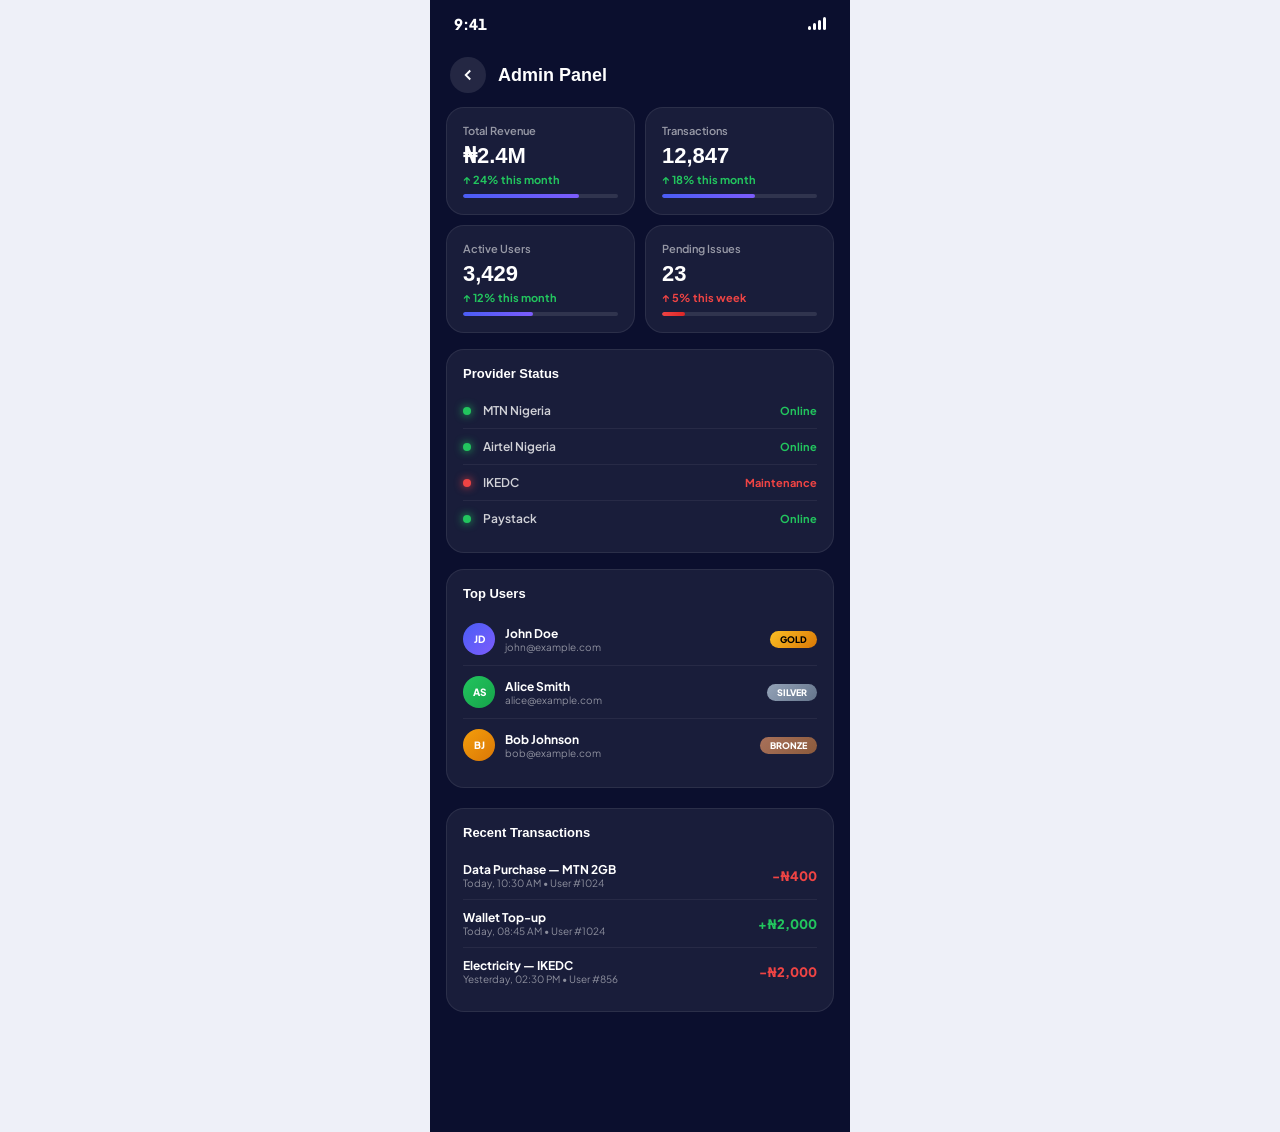
==== admin.html @ 4a7c75a3 "Add files via upload" ====
<!DOCTYPE html>
<html lang="en">
<head>
<meta charset="UTF-8">
<meta name="viewport" content="width=device-width, initial-scale=1.0, maximum-scale=1.0, user-scalable=no">
<title>Admin — BUMI Network</title>
<link rel="stylesheet" href="design-system.css">
<style>
.admin-wrap{background:var(--b1);min-height:100vh}
.admin-sb{display:flex;align-items:center;gap:12px;padding:14px 20px}
.admin-sb h1{font-size:18px;font-weight:900;color:#fff;font-family:'Clash Display',sans-serif}
.back-btn{width:36px;height:36px;border-radius:50%;background:rgba(255,255,255,.1);display:flex;align-items:center;justify-content:center;cursor:pointer}
.back-btn svg{width:18px;height:18px;stroke:#fff}

/* Metrics */
.metrics{display:grid;grid-template-columns:repeat(2,1fr);gap:10px;padding:0 16px 16px}
.metric{background:rgba(255,255,255,.06);border-radius:var(--r-md);padding:16px;border:1px solid rgba(255,255,255,.08)}
.metric-lbl{font-size:11px;color:rgba(255,255,255,.55);font-weight:600;margin-bottom:6px}
.metric-val{font-size:22px;font-weight:900;color:#fff;font-family:'Clash Display',sans-serif}
.metric-change{font-size:11px;font-weight:700;margin-top:4px}
.metric-change.up{color:var(--green)}
.metric-change.down{color:var(--red)}
.metric-bar{height:4px;background:rgba(255,255,255,.1);border-radius:2px;margin-top:8px;overflow:hidden}
.metric-bar div{height:100%;border-radius:2px;background:linear-gradient(90deg,var(--b5),var(--b6))}

/* Provider Status */
.prov-status{margin:0 16px 16px;background:rgba(255,255,255,.06);border-radius:var(--r-md);padding:16px;border:1px solid rgba(255,255,255,.08)}
.ps-title{font-size:13px;font-weight:800;color:#fff;margin-bottom:12px;font-family:'Clash Display',sans-serif}
.ps-row{display:flex;align-items:center;gap:12px;padding:10px 0;border-bottom:1px solid rgba(255,255,255,.06)}
.ps-row:last-child{border-bottom:none}
.ps-dot{width:8px;height:8px;border-radius:50%;background:var(--green);box-shadow:0 0 8px var(--green)}
.ps-dot.off{background:var(--red);box-shadow:0 0 8px var(--red)}
.ps-name{flex:1;font-size:12px;font-weight:600;color:rgba(255,255,255,.8)}
.ps-status{font-size:11px;color:var(--green);font-weight:700}
.ps-status.off{color:var(--red)}

/* User Table */
.user-table{margin:0 16px 20px;background:rgba(255,255,255,.06);border-radius:var(--r-md);padding:16px;border:1px solid rgba(255,255,255,.08)}
.ut-title{font-size:13px;font-weight:800;color:#fff;margin-bottom:12px;font-family:'Clash Display',sans-serif}
.ut-row{display:flex;align-items:center;gap:10px;padding:10px 0;border-bottom:1px solid rgba(255,255,255,.06)}
.ut-row:last-child{border-bottom:none}
.ut-av{width:32px;height:32px;border-radius:50%;background:linear-gradient(135deg,var(--b5),var(--b6));display:flex;align-items:center;justify-content:center;font-size:10px;font-weight:800;color:#fff}
.ut-info{flex:1}
.ut-name{font-size:12px;font-weight:700;color:#fff}
.ut-email{font-size:10px;color:rgba(255,255,255,.5)}
.ut-tier{padding:3px 10px;border-radius:var(--r-full);font-size:9px;font-weight:800}
.tier-gold{background:linear-gradient(135deg,#fbbf24,#d97706);color:#000}
.tier-silver{background:linear-gradient(135deg,#94a3b8,#64748b);color:#fff}
.tier-bronze{background:linear-gradient(135deg,#a8715a,#8b5a3c);color:#fff}

/* Tx Table */
.tx-table{margin:0 16px 20px;background:rgba(255,255,255,.06);border-radius:var(--r-md);padding:16px;border:1px solid rgba(255,255,255,.08)}
.tt-row{display:flex;align-items:center;gap:10px;padding:10px 0;border-bottom:1px solid rgba(255,255,255,.06)}
.tt-row:last-child{border-bottom:none}
.tt-info{flex:1}
.tt-ttl{font-size:12px;font-weight:700;color:#fff}
.tt-dt{font-size:10px;color:rgba(255,255,255,.5)}
.tt-amt{font-size:13px;font-weight:800}
.tt-amt.cr{color:var(--green)}
.tt-amt.db{color:var(--red)}
</style>
</head>
<body>
<div class="app-wrap admin-wrap">

<div class="screen active">
  <div class="sb" style="padding-bottom:10px">
    <span class="sb-time" style="color:#fff">9:41</span>
    <div class="sb-right">
      <div class="bars"><b style="background:#fff"></b><b style="background:#fff"></b><b style="background:#fff"></b><b style="background:#fff"></b></div>
    </div>
  </div>
  <div class="sc">
    <div class="admin-sb">
      <div class="back-btn" onclick="location.href='profile.html'"><svg viewBox="0 0 24 24" fill="none" stroke-width="2.5"><polyline points="15 18 9 12 15 6"/></svg></div>
      <h1>Admin Panel</h1>
    </div>

    <!-- Revenue Metrics -->
    <div class="metrics">
      <div class="metric">
        <div class="metric-lbl">Total Revenue</div>
        <div class="metric-val">₦2.4M</div>
        <div class="metric-change up">↑ 24% this month</div>
        <div class="metric-bar"><div style="width:75%"></div></div>
      </div>
      <div class="metric">
        <div class="metric-lbl">Transactions</div>
        <div class="metric-val">12,847</div>
        <div class="metric-change up">↑ 18% this month</div>
        <div class="metric-bar"><div style="width:60%"></div></div>
      </div>
      <div class="metric">
        <div class="metric-lbl">Active Users</div>
        <div class="metric-val">3,429</div>
        <div class="metric-change up">↑ 12% this month</div>
        <div class="metric-bar"><div style="width:45%"></div></div>
      </div>
      <div class="metric">
        <div class="metric-lbl">Pending Issues</div>
        <div class="metric-val">23</div>
        <div class="metric-change down">↑ 5% this week</div>
        <div class="metric-bar"><div style="width:15%;background:linear-gradient(90deg,var(--red),#dc2626)"></div></div>
      </div>
    </div>

    <!-- Provider Status -->
    <div class="prov-status">
      <div class="ps-title">Provider Status</div>
      <div class="ps-row">
        <div class="ps-dot"></div>
        <div class="ps-name">MTN Nigeria</div>
        <div class="ps-status">Online</div>
      </div>
      <div class="ps-row">
        <div class="ps-dot"></div>
        <div class="ps-name">Airtel Nigeria</div>
        <div class="ps-status">Online</div>
      </div>
      <div class="ps-row">
        <div class="ps-dot off"></div>
        <div class="ps-name">IKEDC</div>
        <div class="ps-status off">Maintenance</div>
      </div>
      <div class="ps-row">
        <div class="ps-dot"></div>
        <div class="ps-name">Paystack</div>
        <div class="ps-status">Online</div>
      </div>
    </div>

    <!-- User Management -->
    <div class="user-table">
      <div class="ut-title">Top Users</div>
      <div class="ut-row">
        <div class="ut-av">JD</div>
        <div class="ut-info"><div class="ut-name">John Doe</div><div class="ut-email">john@example.com</div></div>
        <span class="ut-tier tier-gold">GOLD</span>
      </div>
      <div class="ut-row">
        <div class="ut-av" style="background:linear-gradient(135deg,var(--green),#16a34a)">AS</div>
        <div class="ut-info"><div class="ut-name">Alice Smith</div><div class="ut-email">alice@example.com</div></div>
        <span class="ut-tier tier-silver">SILVER</span>
      </div>
      <div class="ut-row">
        <div class="ut-av" style="background:linear-gradient(135deg,var(--amber),#d97706)">BJ</div>
        <div class="ut-info"><div class="ut-name">Bob Johnson</div><div class="ut-email">bob@example.com</div></div>
        <span class="ut-tier tier-bronze">BRONZE</span>
      </div>
    </div>

    <!-- Recent Transactions -->
    <div class="tx-table">
      <div class="ut-title">Recent Transactions</div>
      <div class="tt-row">
        <div class="tt-info"><div class="tt-ttl">Data Purchase — MTN 2GB</div><div class="tt-dt">Today, 10:30 AM • User #1024</div></div>
        <div class="tt-amt db">-₦400</div>
      </div>
      <div class="tt-row">
        <div class="tt-info"><div class="tt-ttl">Wallet Top-up</div><div class="tt-dt">Today, 08:45 AM • User #1024</div></div>
        <div class="tt-amt cr">+₦2,000</div>
      </div>
      <div class="tt-row">
        <div class="tt-info"><div class="tt-ttl">Electricity — IKEDC</div><div class="tt-dt">Yesterday, 02:30 PM • User #856</div></div>
        <div class="tt-amt db">-₦2,000</div>
      </div>
    </div>
  </div>
</div>

</div>
</body>
</html>
---- design-system.css ----
/* ============================================================
   BUMI Network — Design System
   ============================================================ */

/* ── Google Fonts ── */
@import url('https://fonts.googleapis.com/css2?family=Plus+Jakarta+Sans:wght@400;500;600;700;800;900&family=Clash+Display:wght@400;500;600;700;800;900&display=swap');

/* ── CSS Variables ── */
:root {
  /* Brand */
  --b1:#0b0f2e; --b2:#141a4a; --b3:#1e2875; --b4:#2a38c8;
  --b5:#4a5df5; --b6:#7c5cfc; --b7:#a78bfa;
  /* Accents */
  --green:#22c55e; --red:#ef4444; --amber:#f59e0b; --orange:#f97316;
  /* Text */
  --txt:#0f172a; --txt2:#475569; --txt3:#94a3b8; --txt4:#cbd5e1;
  /* Surfaces */
  --bg:#eef0f8; --surface:#ffffff; --surface2:#f8fafc;
  --border:#e2e8f0; --lightblue:#eef0ff;
  /* Neumorphism shadows */
  --n-shadow: 6px 6px 14px rgba(163,177,198,0.6),
             -6px -6px 14px rgba(255,255,255,0.8);
  --n-shadow-in: inset 4px 4px 8px rgba(163,177,198,0.5),
                 inset -4px -4px 8px rgba(255,255,255,0.9);
  --n-shadow-sm: 3px 3px 7px rgba(163,177,198,0.5),
                -3px -3px 7px rgba(255,255,255,0.8);
  /* Glass */
  --glass: rgba(255,255,255,0.08);
  --glass-border: rgba(255,255,255,0.15);
  /* Radii */
  --r-sm:12px; --r-md:18px; --r-lg:24px; --r-xl:32px; --r-full:9999px;
  /* Transitions */
  --ease: cubic-bezier(0.4,0,0.2,1);
}

/* ── Reset ── */
*,*::before,*::after{margin:0;padding:0;box-sizing:border-box;-webkit-tap-highlight-color:transparent}
html{scroll-behavior:smooth}
body{font-family:'Plus Jakarta Sans',-apple-system,BlinkMacSystemFont,'Segoe UI',sans-serif;background:var(--bg);color:var(--txt);min-height:100vh;overflow-x:hidden}
h1,h2,h3,h4,h5,h6{font-family:'Clash Display','Plus Jakarta Sans',sans-serif;font-weight:800;line-height:1.15}

/* ── Mobile Container ── */
.app-wrap{width:100%;max-width:420px;margin:0 auto;min-height:100vh;position:relative;background:var(--bg)}

/* ── Screen System ── */
.screen{display:none;flex-direction:column;min-height:100vh;position:relative}
.screen.active{display:flex}

/* ── Scrollable Body ── */
.sc{flex:1;overflow-y:auto;overflow-x:hidden;-webkit-overflow-scrolling:touch;scrollbar-width:none;padding-bottom:100px}
.sc::-webkit-scrollbar{display:none}

/* ── Status Bar ── */
.sb{display:flex;justify-content:space-between;align-items:center;padding:14px 24px 6px;flex-shrink:0}
.sb-time{font-size:15px;font-weight:800;color:var(--txt);font-variant-numeric:tabular-nums}
.sb-right{display:flex;align-items:center;gap:5px}
.bars{display:flex;align-items:flex-end;gap:2px}
.bars b{display:block;width:3px;border-radius:1.5px;background:var(--txt)}
.bars b:nth-child(1){height:4px}
.bars b:nth-child(2){height:7px}
.bars b:nth-child(3){height:10px}
.bars b:nth-child(4){height:13px}

/* ── Bottom Nav ── */
.nav{position:fixed;bottom:0;left:50%;transform:translateX(-50%);width:100%;max-width:420px;background:var(--surface);display:flex;justify-content:space-around;align-items:center;padding:10px 6px 24px;box-shadow:0 -4px 24px rgba(0,0,0,.08);z-index:100;border-radius:24px 24px 0 0}
.ni{display:flex;flex-direction:column;align-items:center;gap:3px;cursor:pointer;min-width:54px;padding:4px 0;transition:transform .2s var(--ease)}
.ni:active{transform:scale(0.92)}
.ni-lbl{font-size:10px;font-weight:600;color:var(--txt3);transition:color .2s}
.ni.on .ni-lbl{color:var(--b5);font-weight:800}
.ni svg{width:22px;height:22px;transition:stroke .2s}
.ni.on svg{stroke:var(--b5)}
.ncb{width:56px;height:56px;border-radius:50%;background:linear-gradient(135deg,var(--b6),var(--b5));display:flex;align-items:center;justify-content:center;box-shadow:0 6px 20px rgba(100,90,255,.5),var(--n-shadow-sm);cursor:pointer;margin-top:-22px;flex-shrink:0;transition:transform .2s var(--ease),box-shadow .3s}
.ncb:active{transform:scale(0.92)}
.ncb:hover{box-shadow:0 8px 28px rgba(100,90,255,.6),var(--n-shadow-sm)}
.ncb svg{width:22px;height:22px}

/* ── Neumorphic Cards ── */
.n-card{background:var(--bg);border-radius:var(--r-md);box-shadow:var(--n-shadow);transition:all .25s var(--ease);border:1px solid rgba(255,255,255,0.4)}
.n-card:active{box-shadow:var(--n-shadow-in);transform:scale(0.98)}
.n-card-flat{background:var(--bg);border-radius:var(--r-md);box-shadow:var(--n-shadow-sm);border:1px solid rgba(255,255,255,0.3)}

/* ── Glass Cards ── */
.glass{background:var(--glass);backdrop-filter:blur(20px);-webkit-backdrop-filter:blur(20px);border:1px solid var(--glass-border);border-radius:var(--r-lg)}

/* ── Buttons ── */
.btn-primary{background:linear-gradient(135deg,var(--b4),var(--b6));color:#fff;border:none;border-radius:var(--r-md);padding:16px;font-size:15px;font-weight:800;cursor:pointer;display:flex;align-items:center;justify-content:center;gap:8px;letter-spacing:.3px;box-shadow:0 4px 16px rgba(74,93,245,.35),var(--n-shadow-sm);transition:all .25s var(--ease);font-family:inherit}
.btn-primary:hover{transform:translateY(-2px);box-shadow:0 6px 24px rgba(74,93,245,.45),var(--n-shadow-sm)}
.btn-primary:active{transform:translateY(0);box-shadow:0 2px 8px rgba(74,93,245,.3)}
.btn-outline{background:var(--bg);color:var(--b5);border:2px solid var(--b5);border-radius:var(--r-md);padding:14px;font-size:15px;font-weight:700;cursor:pointer;transition:all .2s;font-family:inherit}
.btn-outline:hover{background:var(--lightblue)}

/* ── Inputs ── */
.n-input{background:var(--bg);box-shadow:var(--n-shadow-in);border:none;border-radius:var(--r-sm);padding:14px 16px;font-size:14px;font-weight:600;color:var(--txt);font-family:inherit;width:100%;outline:none;transition:box-shadow .2s}
.n-input:focus{box-shadow:var(--n-shadow-in),0 0 0 2px var(--b5)}
.n-input::placeholder{color:var(--txt3);font-weight:500}

/* ── Section Header ── */
.sh{display:flex;justify-content:space-between;align-items:center;padding:0 20px 12px}
.sh-title{font-size:16px;font-weight:800;color:var(--txt);font-family:'Clash Display',sans-serif}
.sh-link{font-size:12px;font-weight:700;color:var(--b5);display:flex;align-items:center;gap:2px;cursor:pointer;transition:opacity .2s}
.sh-link:hover{opacity:.7}

/* ── Animations ── */
@keyframes float {
  0%,100%{transform:translateY(0)}
  50%{transform:translateY(-8px)}
}
@keyframes pulse-glow {
  0%,100%{box-shadow:0 0 0 0 rgba(74,93,245,.4)}
  50%{box-shadow:0 0 20px 8px rgba(74,93,245,.15)}
}
@keyframes sparkle {
  0%,100%{opacity:0;transform:scale(0) rotate(0deg)}
  50%{opacity:1;transform:scale(1) rotate(180deg)}
}
@keyframes slideUp {
  from{opacity:0;transform:translateY(30px)}
  to{opacity:1;transform:translateY(0)}
}
@keyframes fadeIn {
  from{opacity:0}
  to{opacity:1}
}
@keyframes shimmer {
  0%{background-position:-200% 0}
  100%{background-position:200% 0}
}
@keyframes spin-slow {
  from{transform:rotate(0deg)}
  to{transform:rotate(360deg)}
}
@keyframes bounce-in {
  0%{transform:scale(0.3);opacity:0}
  50%{transform:scale(1.05)}
  70%{transform:scale(0.95)}
  100%{transform:scale(1);opacity:1}
}
.animate-slideUp{animation:slideUp .5s var(--ease) forwards}
.animate-fadeIn{animation:fadeIn .4s var(--ease) forwards}
.animate-bounceIn{animation:bounce-in .6s var(--ease) forwards}
.float{animation:float 3s ease-in-out infinite}
.pulse-glow{animation:pulse-glow 2s ease-in-out infinite}

/* ── Ambient Orbs ── */
.orb{position:absolute;border-radius:50%;filter:blur(60px);pointer-events:none;z-index:0;opacity:.5}
.orb-1{width:200px;height:200px;background:linear-gradient(135deg,var(--b5),var(--b6));top:-60px;right:-40px}
.orb-2{width:160px;height:160px;background:linear-gradient(135deg,var(--b6),var(--b7));bottom:10%;left:-50px;opacity:.3}
.orb-3{width:120px;height:120px;background:linear-gradient(135deg,var(--green),var(--b5));top:40%;right:-30px;opacity:.25}

/* ── Sparkle Elements ── */
.sparkle{position:absolute;width:4px;height:4px;background:#fff;border-radius:50%;animation:sparkle 2s ease-in-out infinite}

/* ── Scrollbar hide utility ── */
.hide-scroll::-webkit-scrollbar{display:none}
.hide-scroll{scrollbar-width:none}

/* ── Utility ── */
.text-gradient{background:linear-gradient(135deg,var(--b4),var(--b6));-webkit-background-clip:text;-webkit-text-fill-color:transparent;background-clip:text}
.fw-800{font-weight:800}
.fw-900{font-weight:900}
.text-center{text-align:center}
.w-full{width:100%}
.mt-1{margin-top:4px}.mt-2{margin-top:8px}.mt-3{margin-top:12px}.mt-4{margin-top:16px}
.mb-1{margin-bottom:4px}.mb-2{margin-bottom:8px}.mb-3{margin-bottom:12px}.mb-4{margin-bottom:16px}
.px-4{padding-left:16px;padding-right:16px}
.py-3{padding-top:12px;padding-bottom:12px}
.gap-2{gap:8px}.gap-3{gap:12px}
.flex{display:flex}.flex-col{flex-direction:column}.items-center{align-items:center}.justify-between{justify-content:space-between}.justify-center{justify-content:center}
.grid{display:grid}
.relative{position:relative}.overflow-hidden{overflow:hidden}
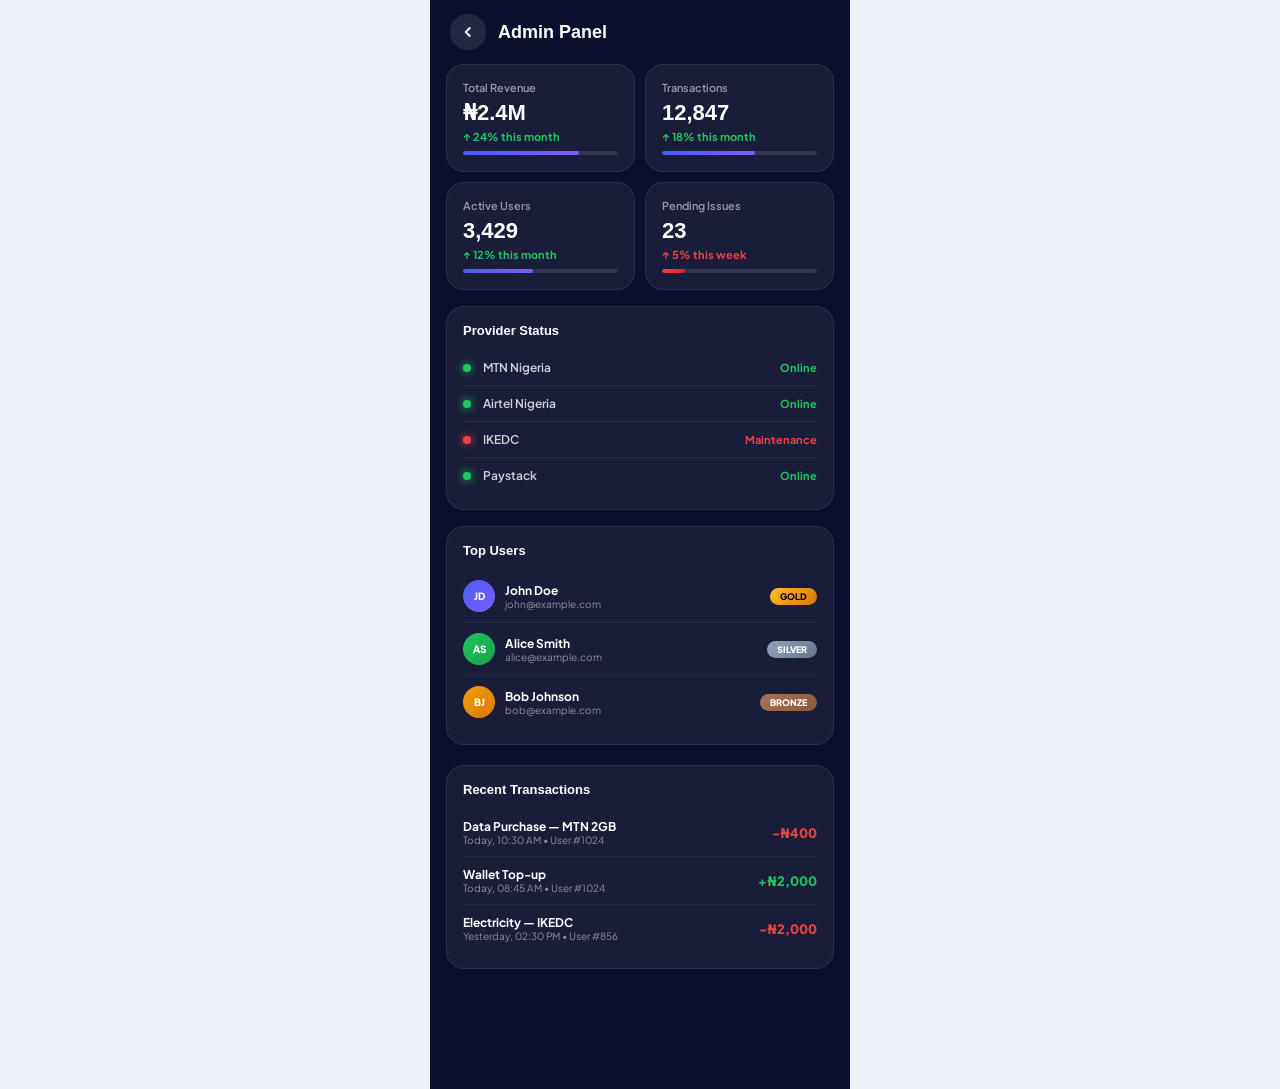
==== commit 14ca2fd3: "Update admin.html" ====
--- a/admin.html
+++ b/admin.html
@@ -64,12 +64,7 @@
 <div class="app-wrap admin-wrap">
 
 <div class="screen active">
-  <div class="sb" style="padding-bottom:10px">
-    <span class="sb-time" style="color:#fff">9:41</span>
-    <div class="sb-right">
-      <div class="bars"><b style="background:#fff"></b><b style="background:#fff"></b><b style="background:#fff"></b><b style="background:#fff"></b></div>
-    </div>
-  </div>
+  
   <div class="sc">
     <div class="admin-sb">
       <div class="back-btn" onclick="location.href='profile.html'"><svg viewBox="0 0 24 24" fill="none" stroke-width="2.5"><polyline points="15 18 9 12 15 6"/></svg></div>
@@ -170,4 +165,4 @@
 
 </div>
 </body>
-</html>+</html>
